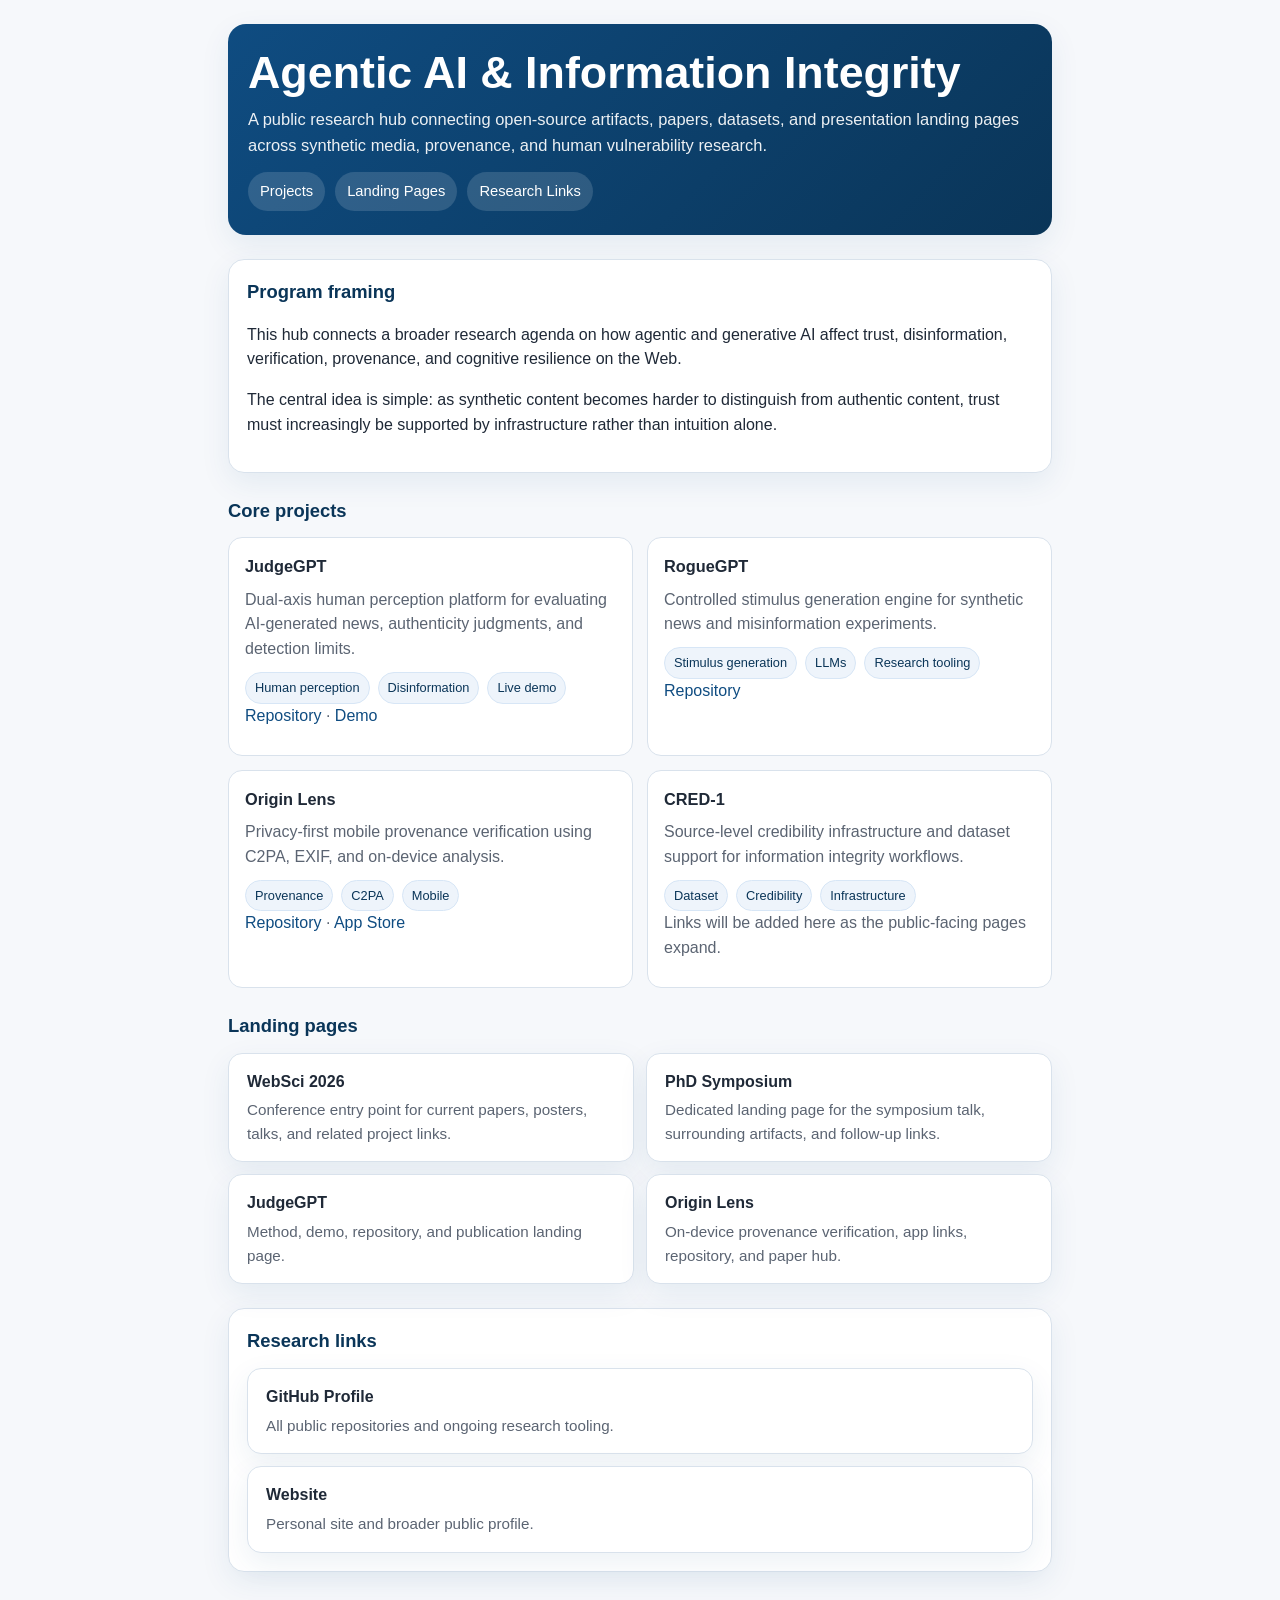
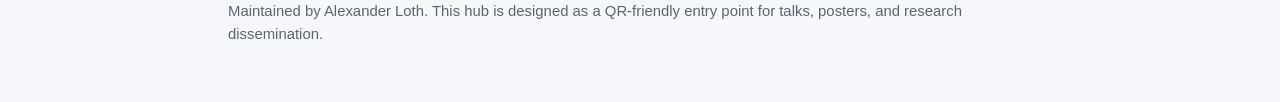
==== docs/index.html @ f6716088 "Initialize top-level research hub with docs landing pages" ====
<!doctype html>
<html lang="en">
<head>
  <meta charset="utf-8" />
  <meta name="viewport" content="width=device-width, initial-scale=1" />
  <title>Agentic AI & Information Integrity</title>
  <meta name="description" content="Research hub for agentic AI, synthetic media, provenance, and information integrity." />
  <link rel="stylesheet" href="assets/styles.css" />
</head>
<body>
  <div class="wrap">
    <div class="hero">
      <h1>Agentic AI &amp; Information Integrity</h1>
      <p>A public research hub connecting open-source artifacts, papers, datasets, and presentation landing pages across synthetic media, provenance, and human vulnerability research.</p>
      <div class="nav">
        <a href="#projects">Projects</a>
        <a href="#pages">Landing Pages</a>
        <a href="#links">Research Links</a>
      </div>
    </div>

    <div class="section card">
      <h2>Program framing</h2>
      <p>
        This hub connects a broader research agenda on how agentic and generative AI affect trust, disinformation, verification, provenance, and cognitive resilience on the Web.
      </p>
      <p>
        The central idea is simple: as synthetic content becomes harder to distinguish from authentic content, trust must increasingly be supported by infrastructure rather than intuition alone.
      </p>
    </div>

    <div class="section">
      <h2 id="projects">Core projects</h2>
      <div class="grid two">
        <div class="project">
          <h3>JudgeGPT</h3>
          <p>Dual-axis human perception platform for evaluating AI-generated news, authenticity judgments, and detection limits.</p>
          <div class="badges"><span class="badge">Human perception</span><span class="badge">Disinformation</span><span class="badge">Live demo</span></div>
          <p><a href="https://github.com/aloth/JudgeGPT">Repository</a> · <a href="https://judgegpt.streamlit.app/">Demo</a></p>
        </div>
        <div class="project">
          <h3>RogueGPT</h3>
          <p>Controlled stimulus generation engine for synthetic news and misinformation experiments.</p>
          <div class="badges"><span class="badge">Stimulus generation</span><span class="badge">LLMs</span><span class="badge">Research tooling</span></div>
          <p><a href="https://github.com/aloth/RogueGPT">Repository</a></p>
        </div>
        <div class="project">
          <h3>Origin Lens</h3>
          <p>Privacy-first mobile provenance verification using C2PA, EXIF, and on-device analysis.</p>
          <div class="badges"><span class="badge">Provenance</span><span class="badge">C2PA</span><span class="badge">Mobile</span></div>
          <p><a href="https://github.com/aloth/origin-lens">Repository</a> · <a href="https://apps.apple.com/us/app/origin-lens/id6756628121?platform=iphone">App Store</a></p>
        </div>
        <div class="project">
          <h3>CRED-1</h3>
          <p>Source-level credibility infrastructure and dataset support for information integrity workflows.</p>
          <div class="badges"><span class="badge">Dataset</span><span class="badge">Credibility</span><span class="badge">Infrastructure</span></div>
          <p>Links will be added here as the public-facing pages expand.</p>
        </div>
      </div>
    </div>

    <div class="section">
      <h2 id="pages">Landing pages</h2>
      <div class="linkgrid two">
        <a class="linkcard" href="websci2026/">
          <strong>WebSci 2026</strong>
          <span>Conference entry point for current papers, posters, talks, and related project links.</span>
        </a>
        <a class="linkcard" href="phd-symposium/">
          <strong>PhD Symposium</strong>
          <span>Dedicated landing page for the symposium talk, surrounding artifacts, and follow-up links.</span>
        </a>
        <a class="linkcard" href="judgegpt/">
          <strong>JudgeGPT</strong>
          <span>Method, demo, repository, and publication landing page.</span>
        </a>
        <a class="linkcard" href="origin-lens/">
          <strong>Origin Lens</strong>
          <span>On-device provenance verification, app links, repository, and paper hub.</span>
        </a>
      </div>
    </div>

    <div class="section card" id="links">
      <h2>Research links</h2>
      <div class="linkgrid">
        <a class="linkcard" href="https://github.com/aloth"><strong>GitHub Profile</strong><span>All public repositories and ongoing research tooling.</span></a>
        <a class="linkcard" href="https://alexloth.com/"><strong>Website</strong><span>Personal site and broader public profile.</span></a>
      </div>
    </div>

    <div class="foot">
      Maintained by Alexander Loth. This hub is designed as a QR-friendly entry point for talks, posters, and research dissemination.
    </div>
  </div>
</body>
</html>
---- docs/assets/styles.css ----
:root {
  --bg: #f6f8fb;
  --card: #ffffff;
  --text: #1f2937;
  --muted: #5b6472;
  --primary: #0f4c81;
  --primary-dark: #0a3558;
  --accent: #6f42c1;
  --border: #d9e2ec;
  --shadow: 0 10px 30px rgba(15, 76, 129, 0.08);
  --max: 860px;
}

* { box-sizing: border-box; }
html, body { margin: 0; padding: 0; }
body {
  font-family: -apple-system, BlinkMacSystemFont, "Segoe UI", Roboto, Inter, Helvetica, Arial, sans-serif;
  background: var(--bg);
  color: var(--text);
  line-height: 1.55;
}

a { color: var(--primary); text-decoration: none; }
a:hover { text-decoration: underline; }

.wrap {
  max-width: var(--max);
  margin: 0 auto;
  padding: 24px 18px 56px;
}

.hero {
  background: linear-gradient(135deg, var(--primary), var(--primary-dark));
  color: white;
  border-radius: 18px;
  padding: 24px 20px;
  box-shadow: var(--shadow);
}

.hero h1 {
  margin: 0 0 10px;
  font-size: clamp(1.9rem, 4vw, 2.8rem);
  line-height: 1.1;
}

.hero p {
  margin: 0;
  font-size: 1.03rem;
  color: rgba(255,255,255,0.92);
}

.section {
  margin-top: 24px;
}

.section h2 {
  margin: 0 0 12px;
  font-size: 1.15rem;
  color: var(--primary-dark);
}

.card {
  background: var(--card);
  border: 1px solid var(--border);
  border-radius: 16px;
  padding: 18px;
  box-shadow: var(--shadow);
}

.grid {
  display: grid;
  grid-template-columns: 1fr;
  gap: 14px;
}

.linkgrid {
  display: grid;
  grid-template-columns: 1fr;
  gap: 12px;
}

.linkcard {
  display: block;
  background: white;
  border: 1px solid var(--border);
  border-radius: 14px;
  padding: 16px 18px;
  box-shadow: var(--shadow);
  color: var(--text);
}

.linkcard strong {
  display: block;
  font-size: 1rem;
  margin-bottom: 4px;
}

.linkcard span {
  display: block;
  color: var(--muted);
  font-size: 0.95rem;
}

.project {
  background: white;
  border: 1px solid var(--border);
  border-radius: 14px;
  padding: 16px;
}

.project h3 {
  margin: 0 0 8px;
  font-size: 1.02rem;
}

.project p {
  margin: 0 0 10px;
  color: var(--muted);
}

.badges {
  display: flex;
  flex-wrap: wrap;
  gap: 8px;
}

.badge {
  font-size: 0.8rem;
  padding: 5px 9px;
  border-radius: 999px;
  background: #eef4fb;
  color: var(--primary-dark);
  border: 1px solid #d7e6f6;
}

.nav {
  display: flex;
  flex-wrap: wrap;
  gap: 10px;
  margin-top: 14px;
}

.nav a {
  color: white;
  background: rgba(255,255,255,0.14);
  padding: 8px 12px;
  border-radius: 999px;
  font-size: 0.92rem;
}

.foot {
  margin-top: 28px;
  color: var(--muted);
  font-size: 0.93rem;
}

@media (min-width: 780px) {
  .grid.two { grid-template-columns: 1fr 1fr; }
  .linkgrid.two { grid-template-columns: 1fr 1fr; }
}
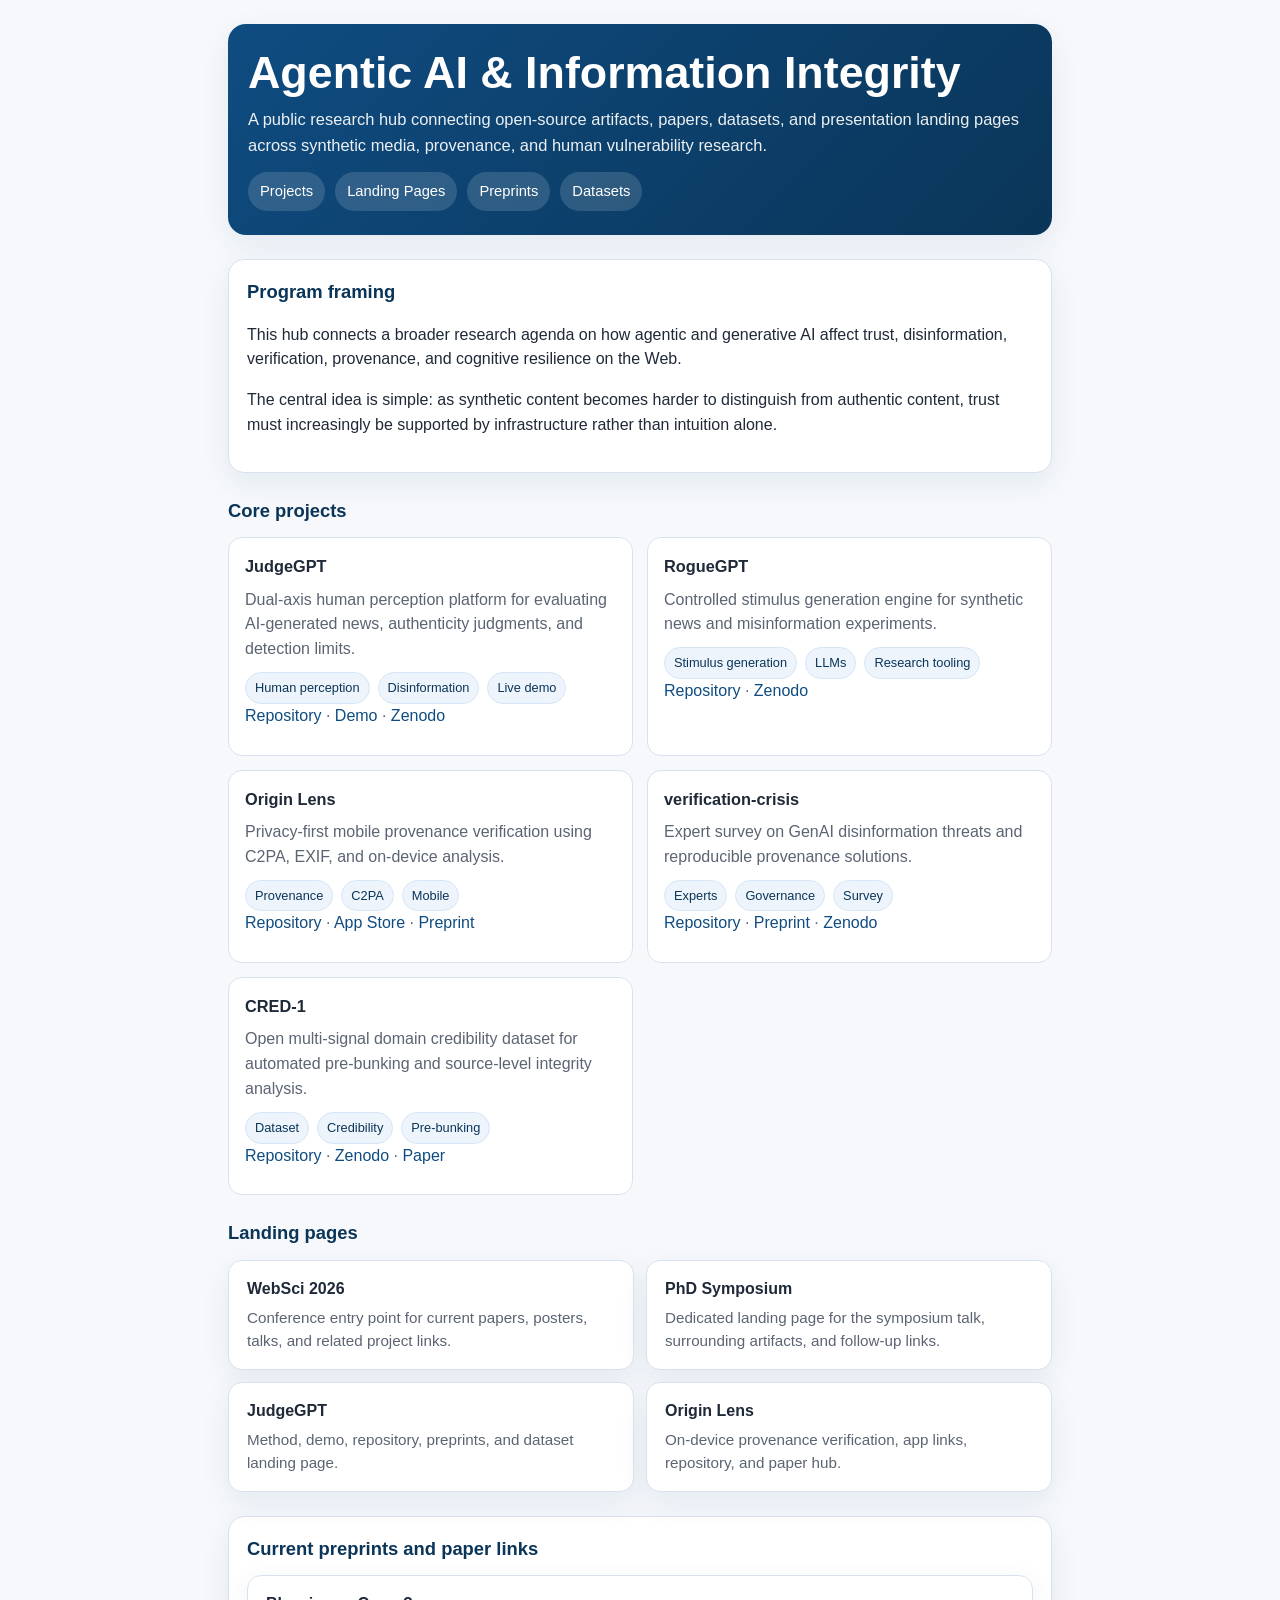
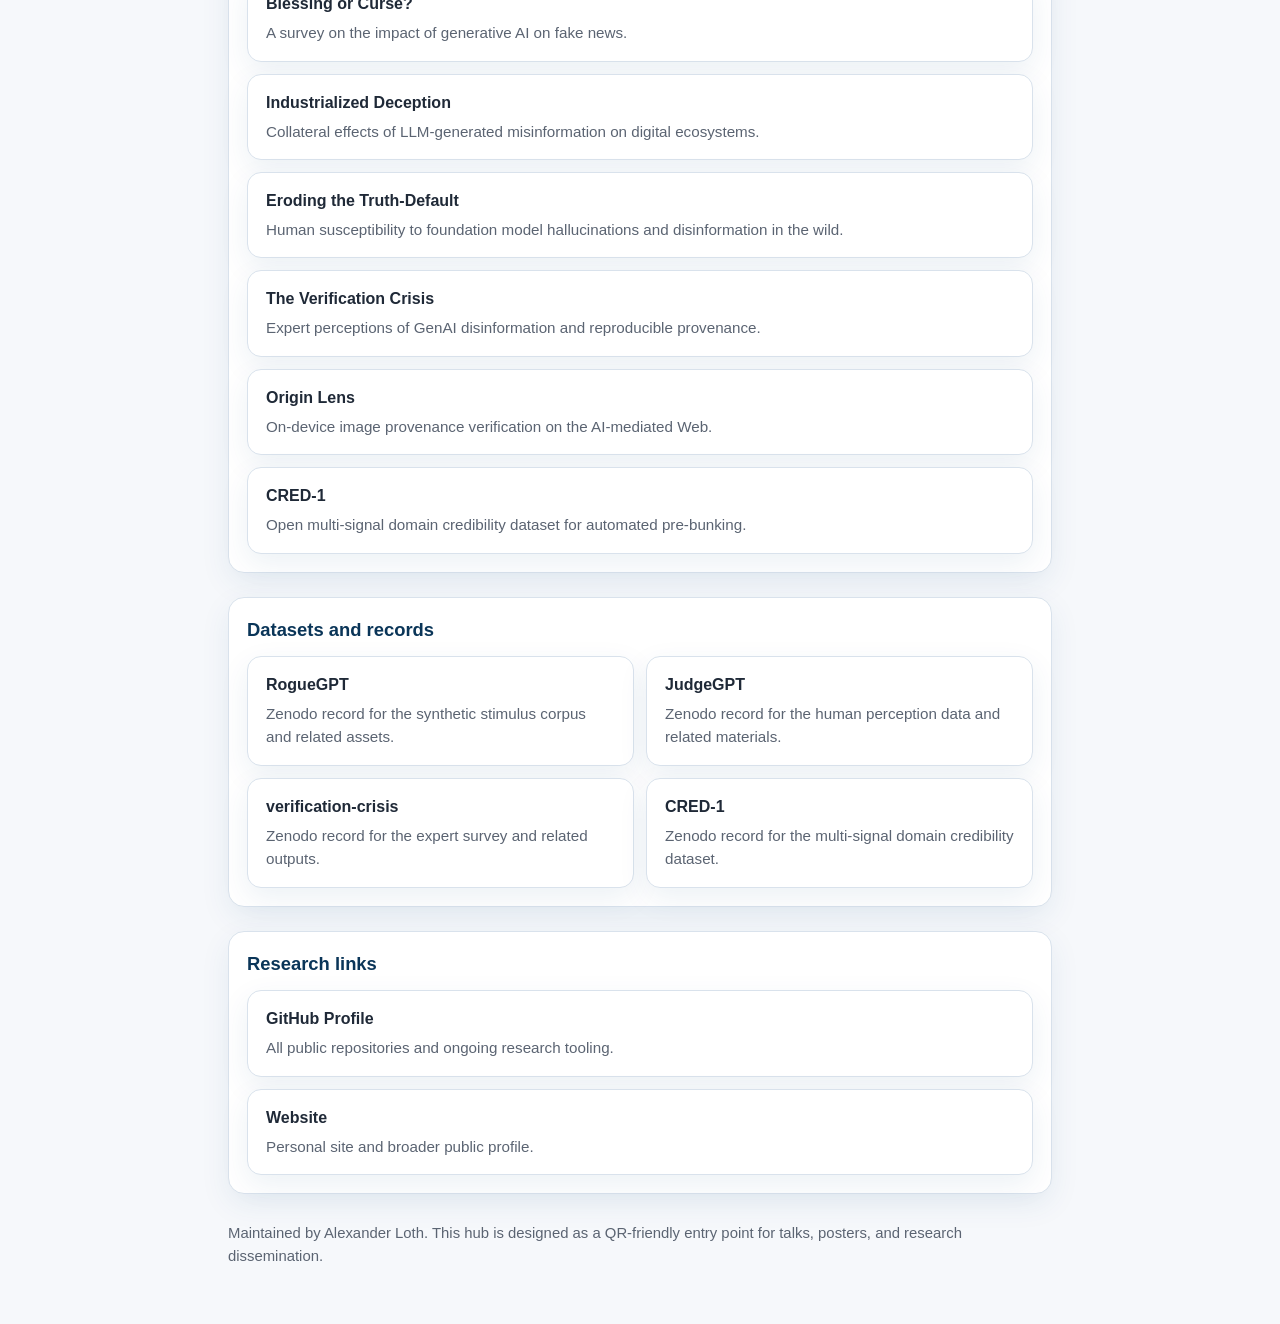
==== commit bb7966d3: "Add Zenodo records, repos, and current preprint links" ====
--- a/docs/index.html
+++ b/docs/index.html
@@ -15,7 +15,8 @@
       <div class="nav">
         <a href="#projects">Projects</a>
         <a href="#pages">Landing Pages</a>
-        <a href="#links">Research Links</a>
+        <a href="#papers">Preprints</a>
+        <a href="#datasets">Datasets</a>
       </div>
     </div>
 
@@ -36,25 +37,31 @@
           <h3>JudgeGPT</h3>
           <p>Dual-axis human perception platform for evaluating AI-generated news, authenticity judgments, and detection limits.</p>
           <div class="badges"><span class="badge">Human perception</span><span class="badge">Disinformation</span><span class="badge">Live demo</span></div>
-          <p><a href="https://github.com/aloth/JudgeGPT">Repository</a> · <a href="https://judgegpt.streamlit.app/">Demo</a></p>
+          <p><a href="https://github.com/aloth/JudgeGPT">Repository</a> · <a href="https://judgegpt.streamlit.app/">Demo</a> · <a href="https://doi.org/10.5281/zenodo.18703385">Zenodo</a></p>
         </div>
         <div class="project">
           <h3>RogueGPT</h3>
           <p>Controlled stimulus generation engine for synthetic news and misinformation experiments.</p>
           <div class="badges"><span class="badge">Stimulus generation</span><span class="badge">LLMs</span><span class="badge">Research tooling</span></div>
-          <p><a href="https://github.com/aloth/RogueGPT">Repository</a></p>
+          <p><a href="https://github.com/aloth/RogueGPT">Repository</a> · <a href="https://doi.org/10.5281/zenodo.18703138">Zenodo</a></p>
         </div>
         <div class="project">
           <h3>Origin Lens</h3>
           <p>Privacy-first mobile provenance verification using C2PA, EXIF, and on-device analysis.</p>
           <div class="badges"><span class="badge">Provenance</span><span class="badge">C2PA</span><span class="badge">Mobile</span></div>
-          <p><a href="https://github.com/aloth/origin-lens">Repository</a> · <a href="https://apps.apple.com/us/app/origin-lens/id6756628121?platform=iphone">App Store</a></p>
+          <p><a href="https://github.com/aloth/origin-lens">Repository</a> · <a href="https://apps.apple.com/us/app/origin-lens/id6756628121?platform=iphone">App Store</a> · <a href="https://arxiv.org/abs/2602.03423">Preprint</a></p>
+        </div>
+        <div class="project">
+          <h3>verification-crisis</h3>
+          <p>Expert survey on GenAI disinformation threats and reproducible provenance solutions.</p>
+          <div class="badges"><span class="badge">Experts</span><span class="badge">Governance</span><span class="badge">Survey</span></div>
+          <p><a href="https://github.com/aloth/verification-crisis">Repository</a> · <a href="https://arxiv.org/abs/2602.02100">Preprint</a> · <a href="https://doi.org/10.5281/zenodo.18703601">Zenodo</a></p>
         </div>
         <div class="project">
           <h3>CRED-1</h3>
-          <p>Source-level credibility infrastructure and dataset support for information integrity workflows.</p>
-          <div class="badges"><span class="badge">Dataset</span><span class="badge">Credibility</span><span class="badge">Infrastructure</span></div>
-          <p>Links will be added here as the public-facing pages expand.</p>
+          <p>Open multi-signal domain credibility dataset for automated pre-bunking and source-level integrity analysis.</p>
+          <div class="badges"><span class="badge">Dataset</span><span class="badge">Credibility</span><span class="badge">Pre-bunking</span></div>
+          <p><a href="https://github.com/aloth/cred-1">Repository</a> · <a href="https://doi.org/10.5281/zenodo.18769460">Zenodo</a> · <a href="https://doi.org/10.2139/ssrn.6448466">Paper</a></p>
         </div>
       </div>
     </div>
@@ -72,12 +79,34 @@
         </a>
         <a class="linkcard" href="judgegpt/">
           <strong>JudgeGPT</strong>
-          <span>Method, demo, repository, and publication landing page.</span>
+          <span>Method, demo, repository, preprints, and dataset landing page.</span>
         </a>
         <a class="linkcard" href="origin-lens/">
           <strong>Origin Lens</strong>
           <span>On-device provenance verification, app links, repository, and paper hub.</span>
         </a>
+      </div>
+    </div>
+
+    <div class="section card" id="papers">
+      <h2>Current preprints and paper links</h2>
+      <div class="linkgrid">
+        <a class="linkcard" href="https://arxiv.org/abs/2404.03021"><strong>Blessing or Curse?</strong><span>A survey on the impact of generative AI on fake news.</span></a>
+        <a class="linkcard" href="https://arxiv.org/abs/2601.21963"><strong>Industrialized Deception</strong><span>Collateral effects of LLM-generated misinformation on digital ecosystems.</span></a>
+        <a class="linkcard" href="https://arxiv.org/abs/2601.22871"><strong>Eroding the Truth-Default</strong><span>Human susceptibility to foundation model hallucinations and disinformation in the wild.</span></a>
+        <a class="linkcard" href="https://arxiv.org/abs/2602.02100"><strong>The Verification Crisis</strong><span>Expert perceptions of GenAI disinformation and reproducible provenance.</span></a>
+        <a class="linkcard" href="https://arxiv.org/abs/2602.03423"><strong>Origin Lens</strong><span>On-device image provenance verification on the AI-mediated Web.</span></a>
+        <a class="linkcard" href="https://doi.org/10.2139/ssrn.6448466"><strong>CRED-1</strong><span>Open multi-signal domain credibility dataset for automated pre-bunking.</span></a>
+      </div>
+    </div>
+
+    <div class="section card" id="datasets">
+      <h2>Datasets and records</h2>
+      <div class="linkgrid two">
+        <a class="linkcard" href="https://doi.org/10.5281/zenodo.18703138"><strong>RogueGPT</strong><span>Zenodo record for the synthetic stimulus corpus and related assets.</span></a>
+        <a class="linkcard" href="https://doi.org/10.5281/zenodo.18703385"><strong>JudgeGPT</strong><span>Zenodo record for the human perception data and related materials.</span></a>
+        <a class="linkcard" href="https://doi.org/10.5281/zenodo.18703601"><strong>verification-crisis</strong><span>Zenodo record for the expert survey and related outputs.</span></a>
+        <a class="linkcard" href="https://doi.org/10.5281/zenodo.18769460"><strong>CRED-1</strong><span>Zenodo record for the multi-signal domain credibility dataset.</span></a>
       </div>
     </div>
 
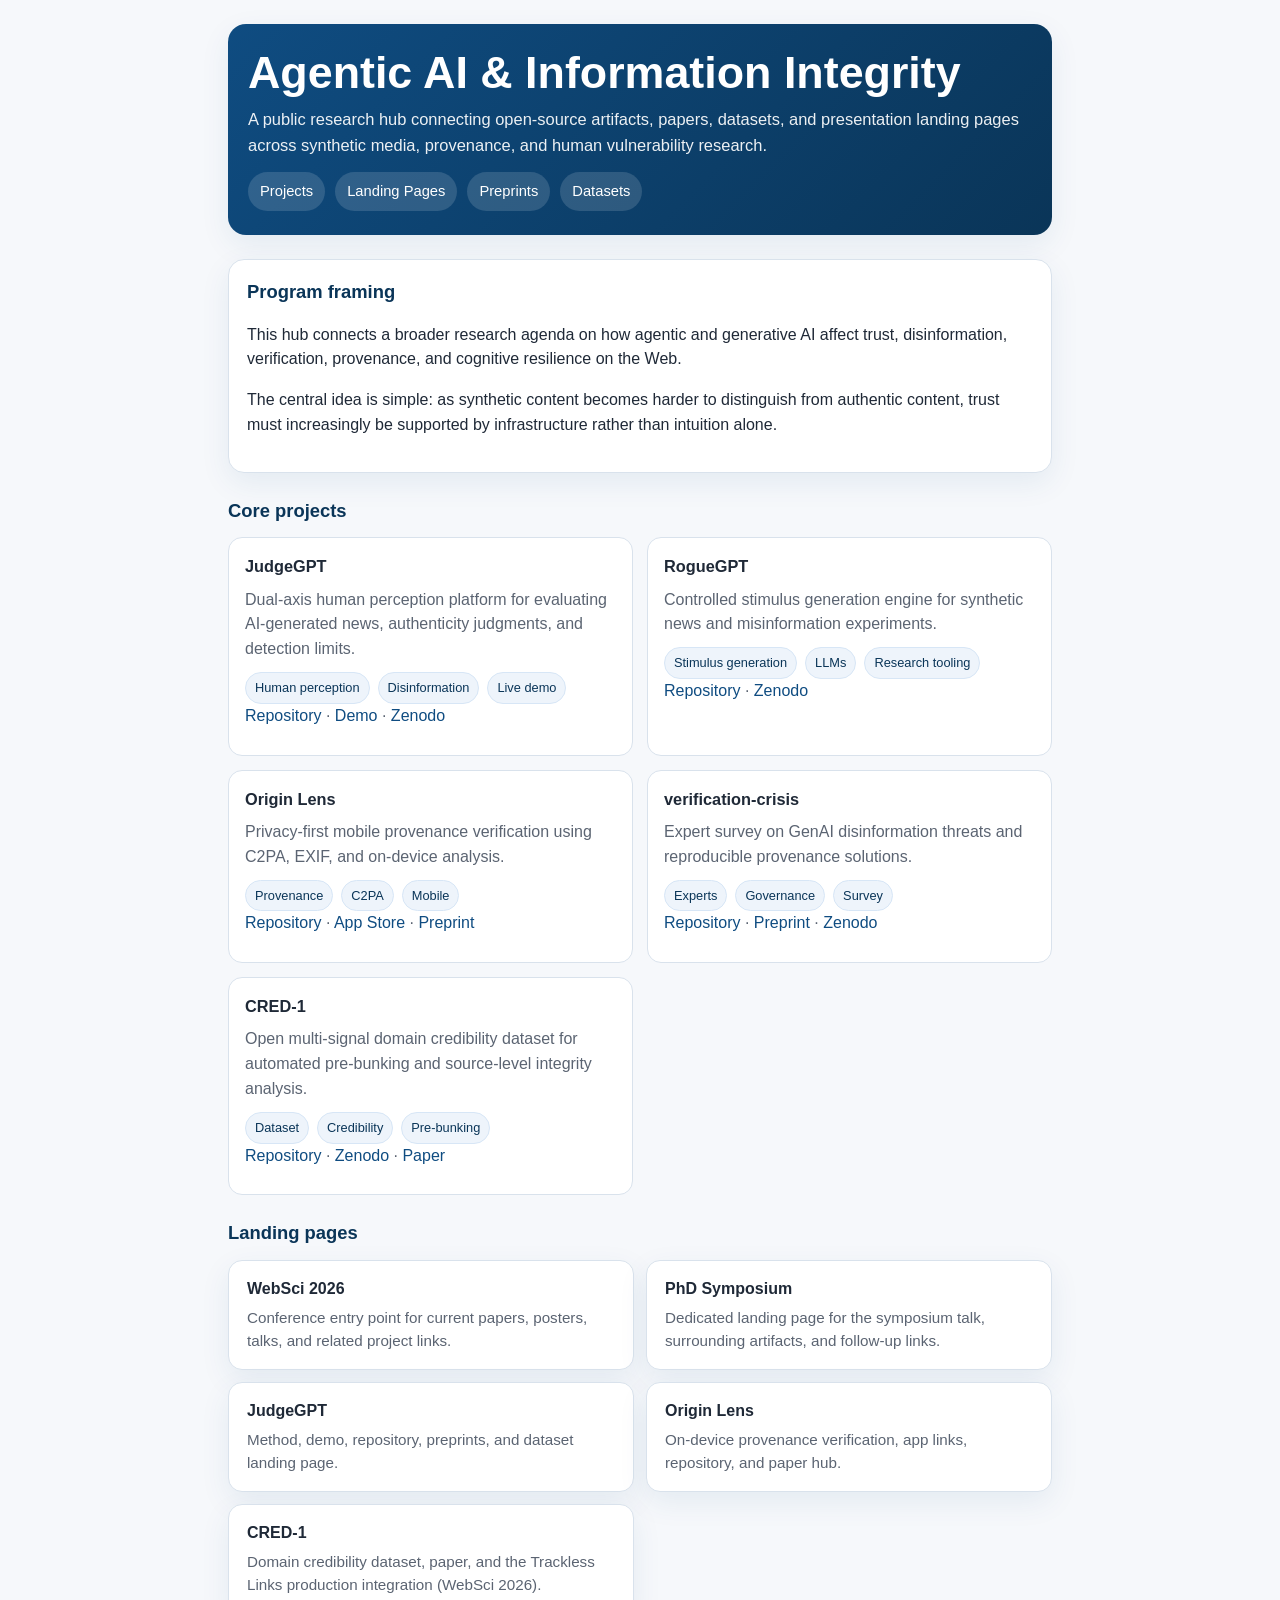
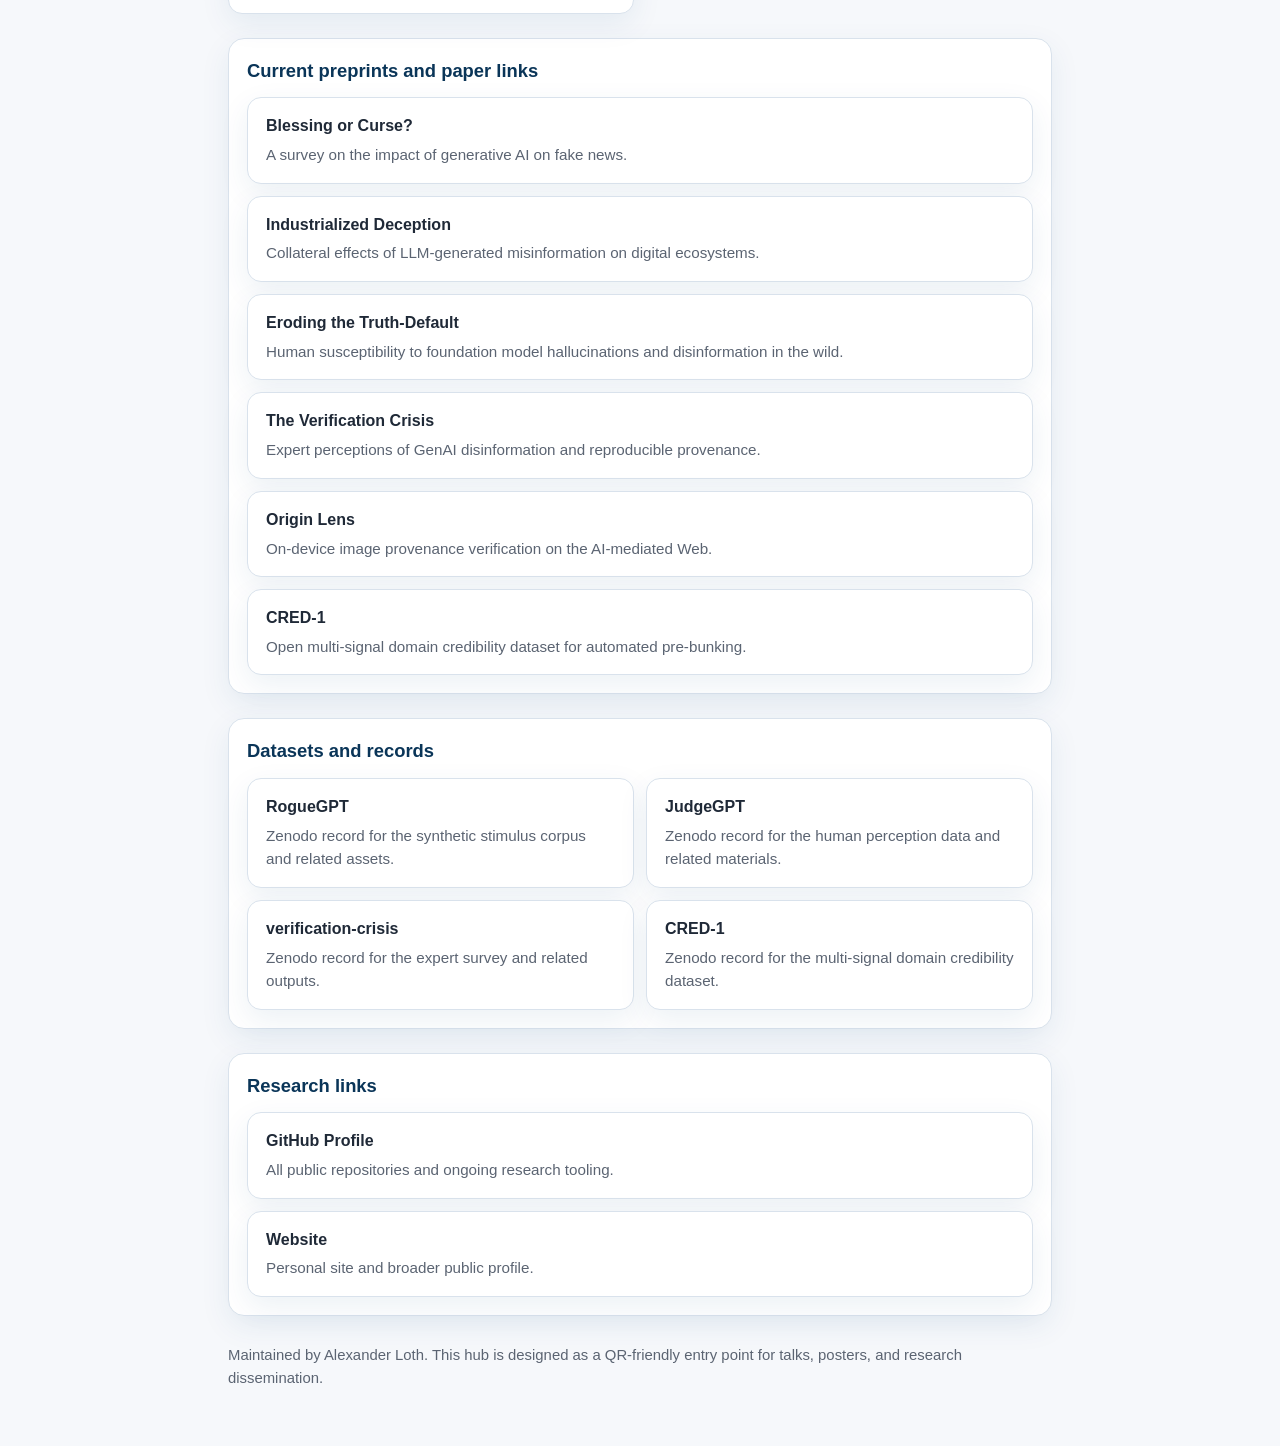
==== commit 361b3487: "docs: add CRED-1 landing page and cross-link from hub and WebSci 2026 New /cred-1/ page presents the" ====
--- a/docs/index.html
+++ b/docs/index.html
@@ -85,6 +85,10 @@
           <strong>Origin Lens</strong>
           <span>On-device provenance verification, app links, repository, and paper hub.</span>
         </a>
+        <a class="linkcard" href="cred-1/">
+          <strong>CRED-1</strong>
+          <span>Domain credibility dataset, paper, and the Trackless Links production integration (WebSci 2026).</span>
+        </a>
       </div>
     </div>
 
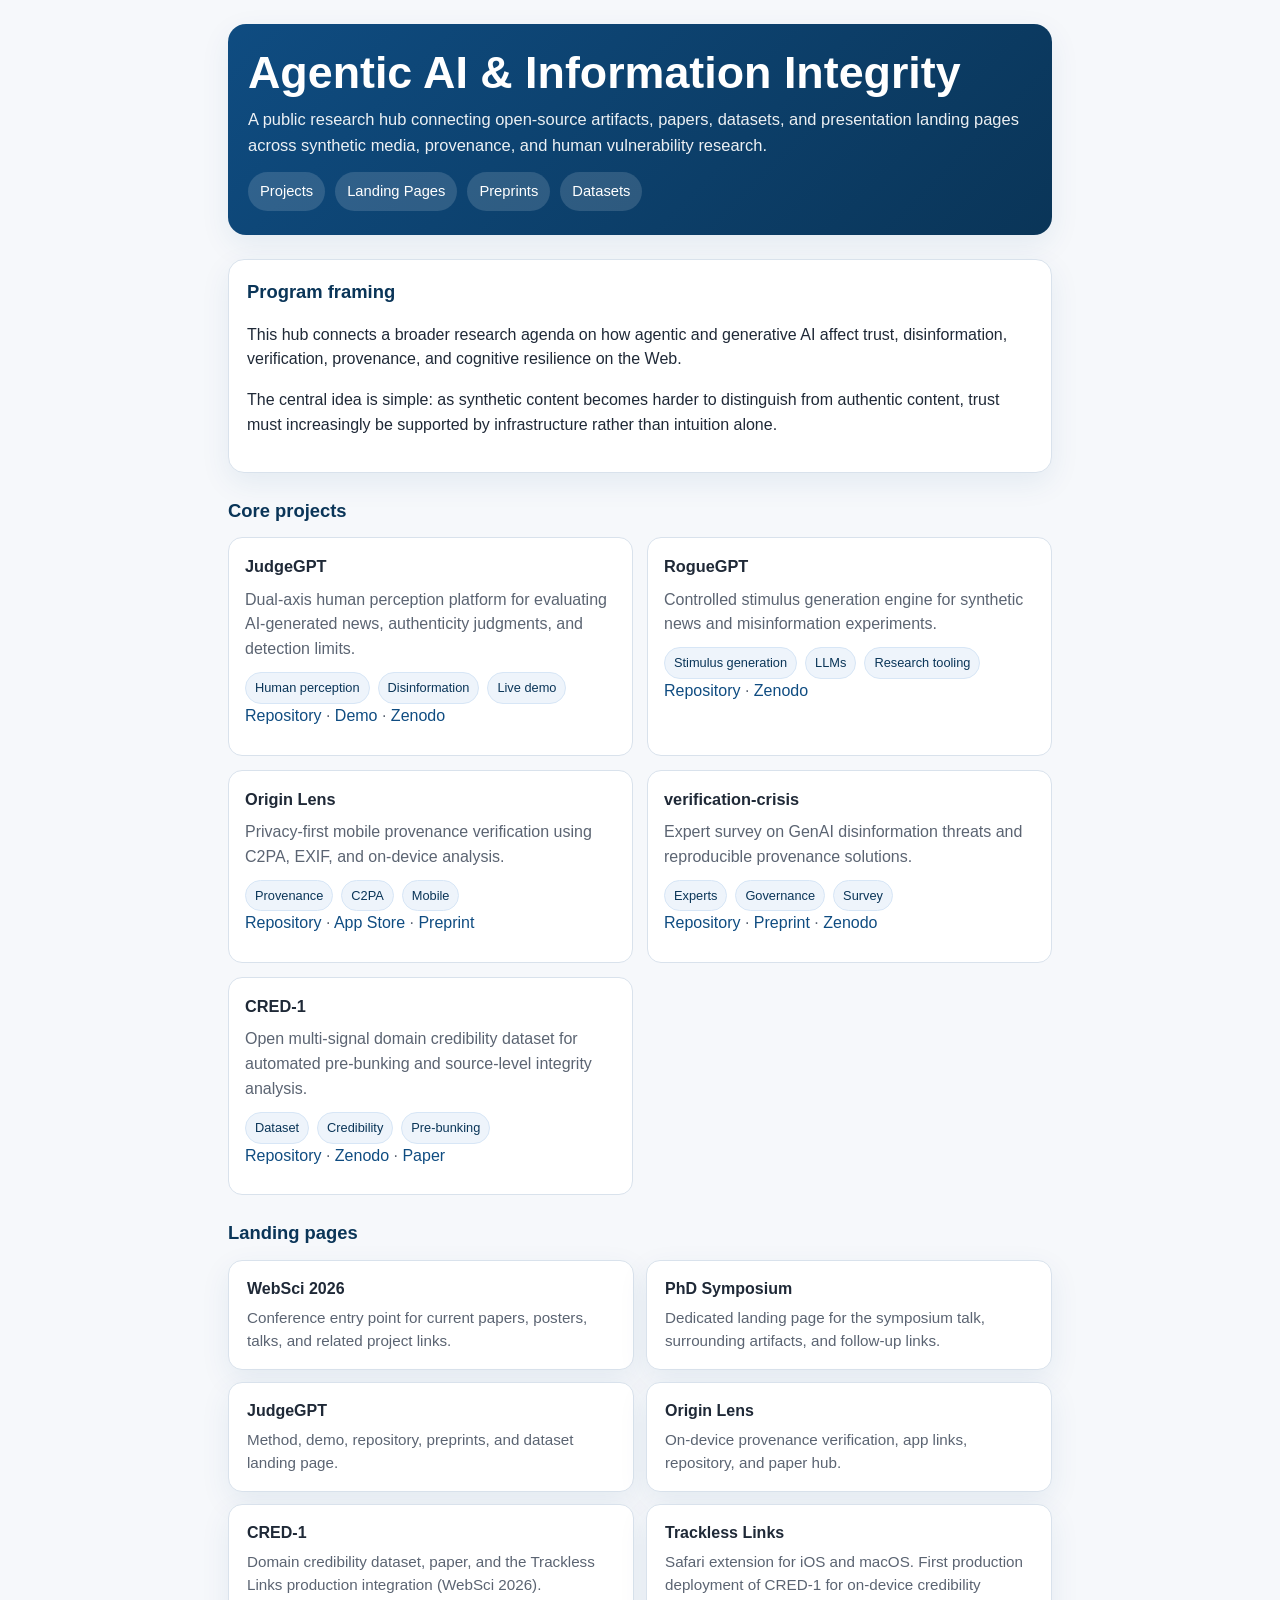
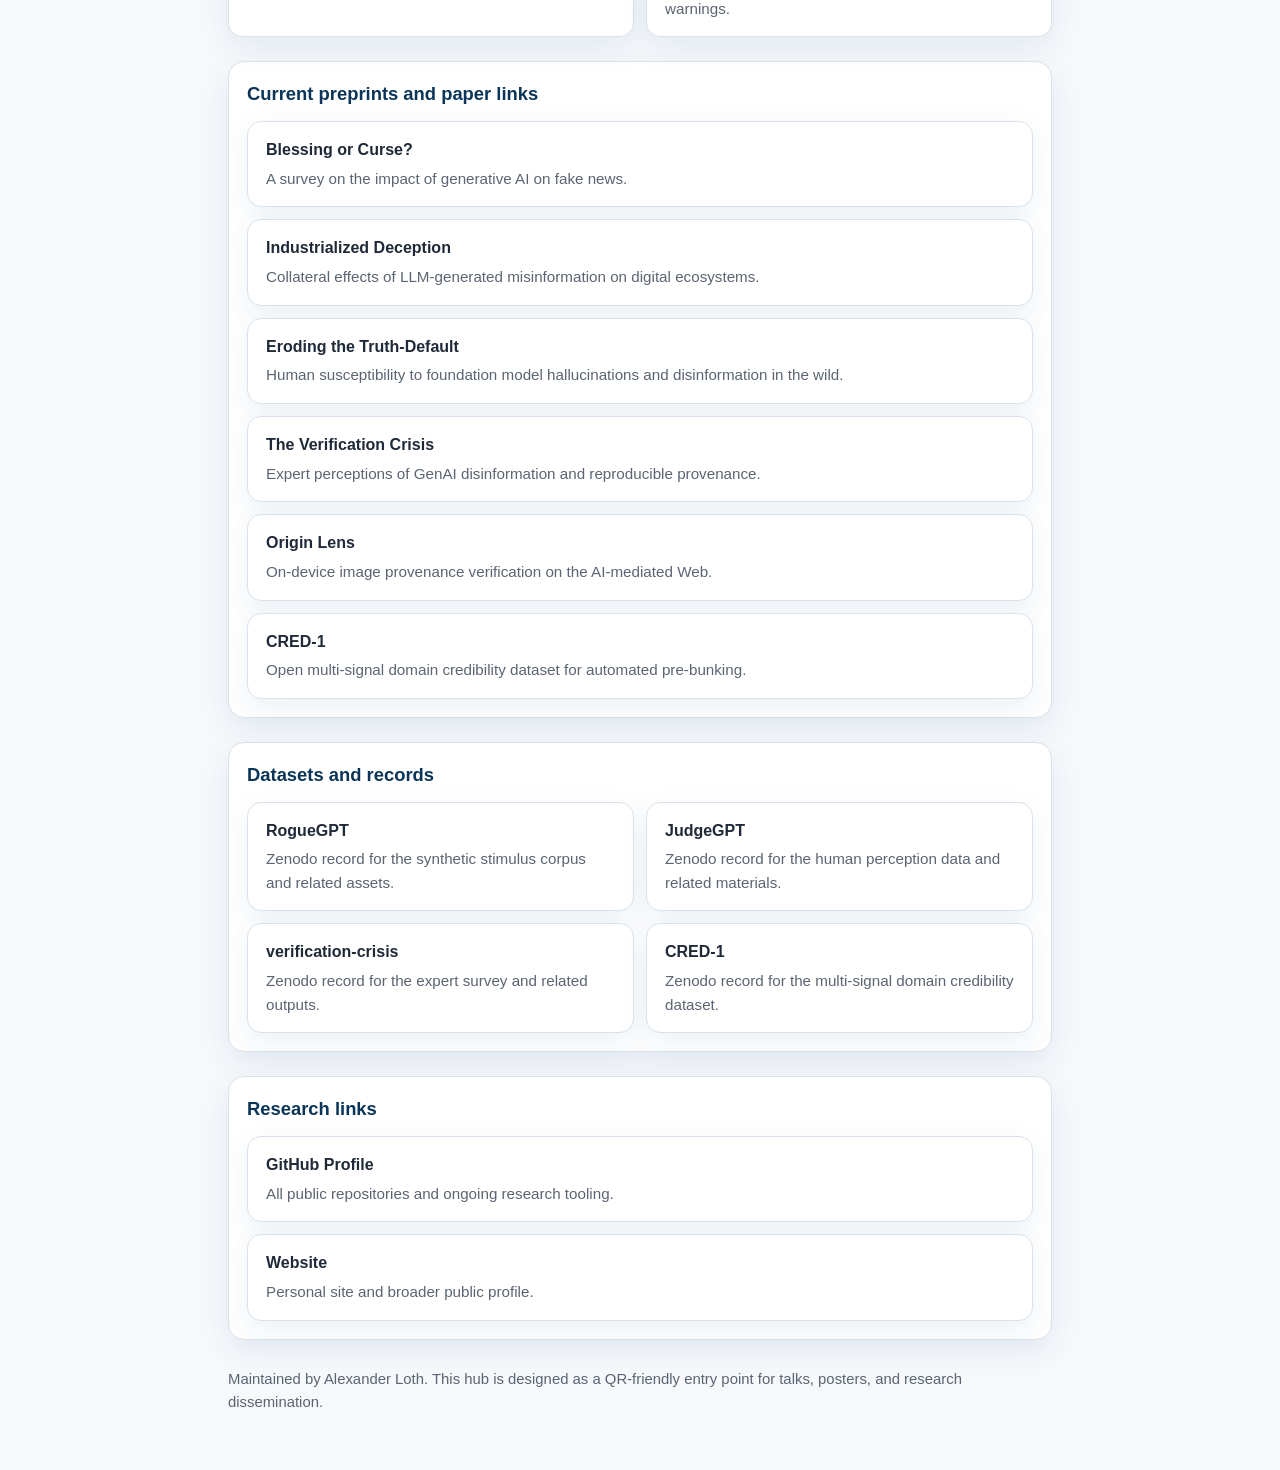
==== commit 1f9c992a: "docs: add Trackless Links landing page; cross-link from hub and CRED-1 New /trackless-links/ page po" ====
--- a/docs/index.html
+++ b/docs/index.html
@@ -89,6 +89,10 @@
           <strong>CRED-1</strong>
           <span>Domain credibility dataset, paper, and the Trackless Links production integration (WebSci 2026).</span>
         </a>
+        <a class="linkcard" href="trackless-links/">
+          <strong>Trackless Links</strong>
+          <span>Safari extension for iOS and macOS. First production deployment of CRED-1 for on-device credibility warnings.</span>
+        </a>
       </div>
     </div>
 
